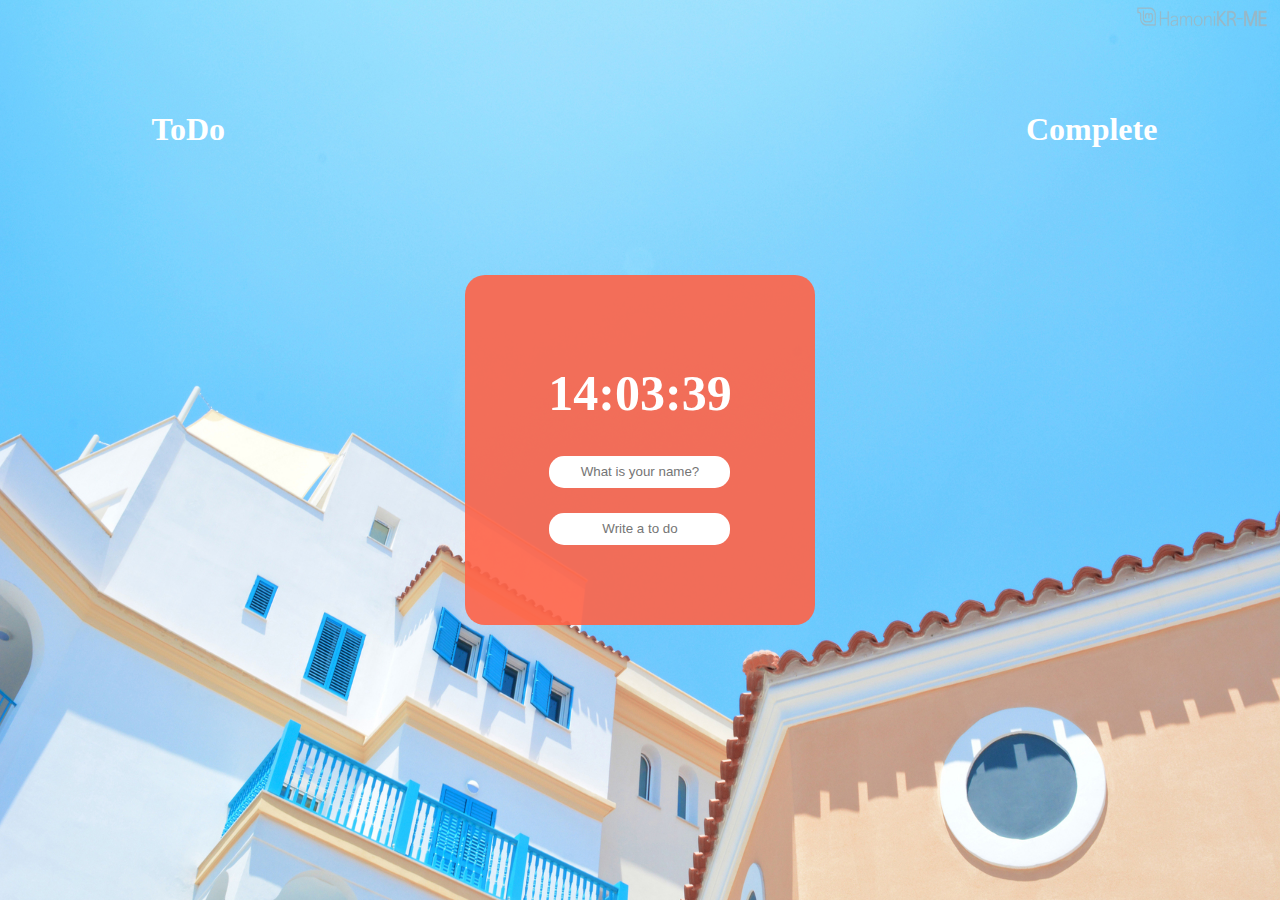
==== index.html @ 976e5fbd "Replace clock.html to index.html" ====
<!DOCTYPE html>
<html lang="en">
<head>
    <title>Document</title>
    <meta charset="utf-8">
    <link rel="stylesheet" href="clock.css">
</head>
<body>
    <div class="todo-list">
        <h1>ToDo</h1>
        <ul class="js-toDoList"></ul>
    </div>
    <div class="contents">
        <div class="js-clock">
            <h1 class="js-title">00:00</h1>
        </div>
        <form class="js-form form">
            <input type="text" placeholder="What is your name?" />
        </form>
        <h4 class="js-greetings greetings"></h4>
        <form class="js-toDoForm">
            <input type="text" maxlength="20" placeholder="Write a to do" />
        </form>
        <span class="js-weather"></span>
    </div>
    <div class="finish-list">
        <h1>Complete</h1>
        <ul class="js-finishList"></ul>
    </div>

    <script src="clock.js"></script>
    <script src="gretting.js"></script>
    <script src="todo.js"></script>
    <script src="bg.js"></script>
    <script src="weather.js"></script>
</body>
</html>
---- clock.css ----
body {
    width: 100%;
    height: 100vh;
    margin: 0;
    padding: 0;
    color: white;
    display: flex;
    justify-content: space-around;
    align-items: center;
}

ul, li {
    list-style: none;
    padding: 0;
}

.btn {
    cursor: pointer;
}

.clicked {
    color: #7f8c8d;
}

.form,
.greetings {
    display: none;
}

.showing {
    display: block;
}

@keyframes fadeIn {
    from {
        opacity: 0;
    } 
    to {
        opacity: 1;
    }
}

.bgImage {
    position: absolute;
    top: 0;
    left: 0;
    width: 100%;
    height: 100%;
    z-index: -1;
    animation: fadeIn 0.5s linear;
}

.contents {
    display: flex;
    flex-direction: column;
    justify-content: center;
    align-items: center;
    width: 350px;
    height: 350px;
    margin: 0;
    padding: 0;
    background-color: rgba(255, 99, 71, 0.9);
    border-radius: 20px;
}

.todo-list {
    width: 200px;
    height: 80vh;
}

.finish-list {
    width: 200px;
    height: 80vh;
}

.js-title {
    font-size: 50px;
}
.js-toDoForm input,
.js-form input {
    height: 30px;
    border-radius: 15px;
    text-align: center;
    outline-style: none;
    border-style: none;
    margin-bottom: 25px;
    
}
.todo-list h1,
.finish-list h1 {
    text-align: center;
}

.js-toDoList li,
.js-finishList li {
    display: flex;
}
.js-toDoList li span,
.js-finishList li span {
    text-align: center;
    width: 85%;
}
.js-toDoList li button,
.js-finishList li button {
    width: 15%;
    border: none;
    background-color: rgba(0, 0, 0, 0.0);
    font-size: 5px;
}
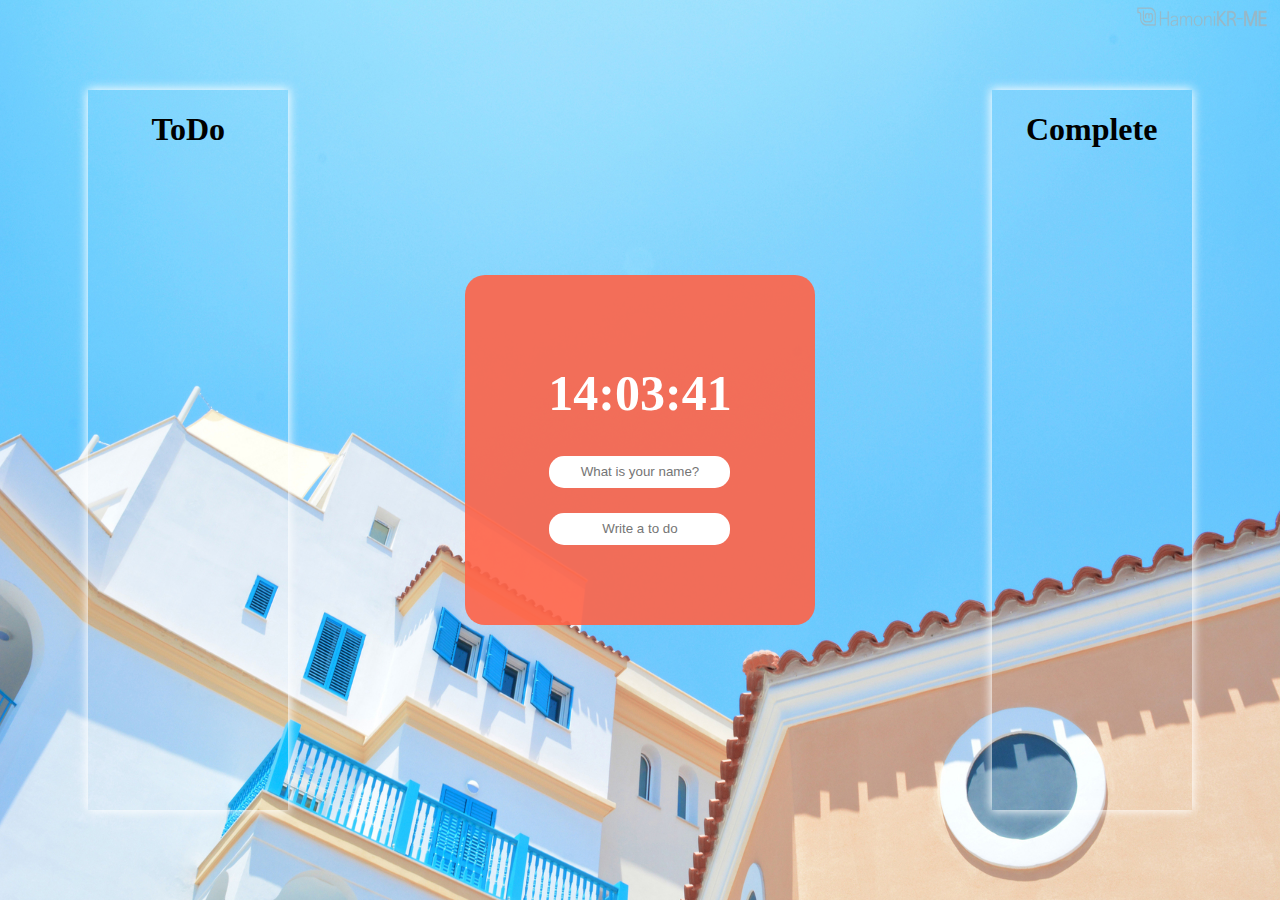
==== commit 0e7a57ff: "Add src folder" ====
--- a/index.html
+++ b/index.html
@@ -3,7 +3,7 @@
 <head>
     <title>Document</title>
     <meta charset="utf-8">
-    <link rel="stylesheet" href="clock.css">
+    <link rel="stylesheet" href="./src/styles.css">
 </head>
 <body>
     <div class="todo-list">
--- a/src/styles.css
+++ b/src/styles.css
@@ -0,0 +1,115 @@
+
+body {
+    width: 100%;
+    height: 100vh;
+    margin: 0;
+    padding: 0;
+    color: white;
+    display: flex;
+    justify-content: space-around;
+    align-items: center;
+}
+
+ul, li {
+    list-style: none;
+    padding: 0;
+}
+
+.btn {
+    cursor: pointer;
+}
+
+.clicked {
+    color: #7f8c8d;
+}
+
+.form,
+.greetings {
+    display: none;
+}
+
+.showing {
+    display: block;
+}
+
+@keyframes fadeIn {
+    from {
+        opacity: 0;
+    } 
+    to {
+        opacity: 1;
+    }
+}
+
+.bgImage {
+    position: absolute;
+    top: 0;
+    left: 0;
+    width: 100%;
+    height: 100%;
+    z-index: -1;
+    animation: fadeIn 0.5s linear;
+}
+
+.contents {
+    display: flex;
+    flex-direction: column;
+    justify-content: center;
+    align-items: center;
+    width: 350px;
+    height: 350px;
+    margin: 0;
+    padding: 0;
+    background-color: rgba(255, 99, 71, 0.9);
+    border-radius: 20px;
+}
+
+.todo-list {
+    width: 200px;
+    height: 80vh;
+}
+
+.finish-list {
+    width: 200px;
+    height: 80vh;
+}
+
+.js-title {
+    font-size: 50px;
+}
+.js-toDoForm input,
+.js-form input {
+    height: 30px;
+    border-radius: 15px;
+    text-align: center;
+    outline-style: none;
+    border-style: none;
+    margin-bottom: 25px;
+}
+.todo-list,
+.finish-list {
+    color: black;
+    box-shadow: 0 0 10px 1px white;
+}
+
+.todo-list h1,
+.finish-list h1 {
+    text-align: center;
+}
+
+.js-toDoList li,
+.js-finishList li {
+    display: flex;
+}
+.js-toDoList li span,
+.js-finishList li span {
+    text-align: center;
+    width: 85%;
+}
+.js-toDoList li button,
+.js-finishList li button {
+    width: 15%;
+    border: none;
+    background-color: rgba(0, 0, 0, 0.0);
+    font-size: 5px;
+}